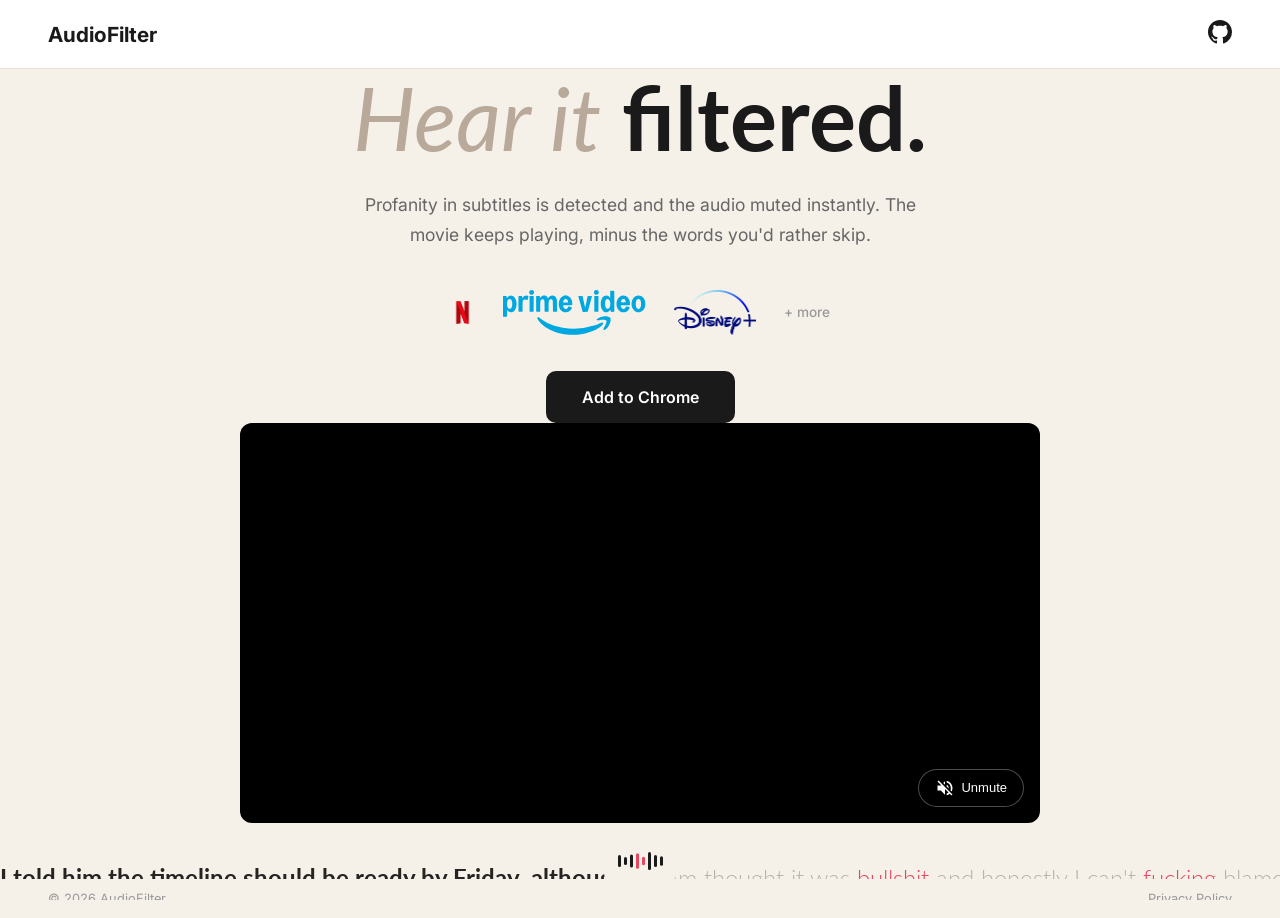
==== site/index.html @ 481b9d40 "Add screen-recorded demo video to landing page Autoplays muted with loop. Unmute button in bottom-ri" ====
<!DOCTYPE html>
<html lang="en">
<head>
  <meta charset="UTF-8">
  <meta name="viewport" content="width=device-width, initial-scale=1.0">
  <title>AudioFilter — Profanity Filter for Video Subtitles</title>
  <meta name="description" content="Free Chrome extension that automatically mutes audio when profanity appears in video subtitles. Works on Netflix, Prime Video, Disney+, and more.">
  <link rel="preconnect" href="https://fonts.googleapis.com">
  <link rel="preconnect" href="https://fonts.gstatic.com" crossorigin>
  <link href="https://fonts.googleapis.com/css2?family=Lato:ital,wght@0,300;0,400;0,700;1,400&family=Inter:wght@400;500;600&display=swap" rel="stylesheet">
  <style>
    * { margin: 0; padding: 0; box-sizing: border-box; }
    html, body {
      height: 100%;
      overflow: hidden;
    }
    body {
      font-family: 'Inter', -apple-system, BlinkMacSystemFont, 'Segoe UI', Roboto, sans-serif;
      background: #f5f0e8;
      color: #1a1a1a;
      display: flex;
      flex-direction: column;
    }

    /* Nav */
    nav {
      display: flex;
      align-items: center;
      justify-content: space-between;
      padding: 20px 48px;
      background: white;
      border-bottom: 1px solid #e8e3da;
    }
    .nav-logo {
      font-family: 'Inter', sans-serif;
      font-weight: 700;
      font-size: 1.3rem;
      color: #1a1a1a;
      text-decoration: none;
      display: flex;
      align-items: center;
      gap: 8px;
    }
    .nav-logo span { color: #e94560; }
    .nav-links {
      display: flex;
      align-items: center;
      gap: 32px;
    }
    .nav-links a {
      color: #1a1a1a;
      text-decoration: none;
      font-size: 0.95rem;
      font-weight: 500;
    }
    .nav-links a:hover { color: #e94560; }
    .nav-cta {
      background: #1a1a1a;
      color: white !important;
      padding: 10px 24px;
      border-radius: 8px;
      font-weight: 600 !important;
      transition: background 0.2s;
    }
    .nav-cta:hover { background: #333 !important; color: white !important; }

    /* Hero */
    .hero {
      flex: 1;
      display: flex;
      flex-direction: column;
      align-items: center;
      justify-content: center;
      text-align: center;
      padding: 0 24px;
    }
    .hero h1 {
      font-family: 'Lato', sans-serif;
      font-size: clamp(3rem, 7vw, 5.5rem);
      font-weight: 400;
      line-height: 1.1;
      margin-bottom: 24px;
      max-width: 800px;
    }
    .hero h1 strong { font-weight: 700; color: #1a1a1a; }
    .hero h1 em { font-style: italic; color: #b8a99a; }
    .hero p {
      font-size: 1.1rem;
      color: #666;
      max-width: 580px;
      margin-bottom: 40px;
      line-height: 1.7;
    }
    .platforms {
      display: flex;
      align-items: center;
      justify-content: center;
      gap: 28px;
      margin-bottom: 36px;
    }
    .platforms img, .platforms svg {
      height: 45px;
      width: auto;
      object-fit: contain;
    }
    .more-badge {
      font-size: 0.85rem;
      color: #999;
      font-weight: 500;
    }
    .hero-cta {
      display: inline-flex;
      align-items: center;
      gap: 10px;
      background: #1a1a1a;
      color: white;
      padding: 16px 36px;
      border-radius: 10px;
      text-decoration: none;
      font-weight: 600;
      font-size: 1rem;
      transition: transform 0.2s, box-shadow 0.2s;
    }
    .hero-cta:hover {
      transform: translateY(-2px);
      box-shadow: 0 6px 20px rgba(0,0,0,0.15);
    }
    .hero-sub {
      margin-top: 16px;
      font-size: 0.85rem;
      color: #999;
    }

    /* Bottom marquee */
    .marquee-wrap {
      position: relative;
      overflow: hidden;
      white-space: nowrap;
      padding: 16px 0;
    }

    /* Two layers: unfiltered (left) and filtered (right) */
    .marquee-layer {
      white-space: nowrap;
      font-family: 'Lato', sans-serif;
      font-size: 1.5rem;
      font-weight: 300;
    }
    .marquee-layer .track {
      display: inline-block;
      animation: marquee 80s linear infinite;
    }

    /* Left half: unfiltered — profane words shown in red, no strikethrough */
    .marquee-left {
      clip-path: inset(0 50% 0 0);
      color: rgba(0,0,0,0.85);
      font-weight: 700;
    }
    .marquee-left .profane {
      color: #e94560;
      text-decoration: line-through;
      text-decoration-thickness: 2px;
    }

    /* Right half: unfiltered — profane words shown in red, no strikethrough */
    .marquee-right {
      position: absolute;
      top: 16px;
      left: 0;
      right: 0;
      clip-path: inset(0 0 0 50%);
      color: rgba(0,0,0,0.25);
    }
    .marquee-right .profane {
      color: #e94560;
    }

    /* Center SVG waveform */
    .wave-divider {
      position: absolute;
      top: 50%;
      left: 50%;
      transform: translate(-50%, -50%);
      z-index: 3;
      background: #f5f0e8;
      padding: 4px 12px;
      border-radius: 10px;
    }

    @keyframes marquee {
      0% { transform: translateX(0); }
      100% { transform: translateX(-50%); }
    }

    /* Demo video */
    .demo-section {
      padding: 0 48px 24px;
    }
    .demo-video-wrap {
      position: relative;
      max-width: 800px;
      margin: 0 auto;
      border-radius: 12px;
      overflow: hidden;
      background: #000;
    }
    .demo-video-wrap video {
      width: 100%;
      display: block;
    }
    .unmute-btn {
      position: absolute;
      bottom: 16px;
      right: 16px;
      display: flex;
      align-items: center;
      gap: 6px;
      background: rgba(0,0,0,0.7);
      color: white;
      border: 1px solid rgba(255,255,255,0.3);
      padding: 8px 16px;
      border-radius: 20px;
      cursor: pointer;
      font-size: 13px;
      font-weight: 500;
      transition: background 0.2s;
    }
    .unmute-btn:hover { background: rgba(0,0,0,0.9); }
    .unmute-btn.playing { background: rgba(233,69,96,0.8); border-color: transparent; }

    @media (max-width: 768px) {
      .demo-section { padding: 0 20px 16px; }
    }

    footer {
      padding: 12px 48px;
      font-size: 0.8rem;
      color: #999;
      display: flex;
      justify-content: space-between;
      align-items: center;
    }
    footer a { color: #999; text-decoration: none; }
    footer a:hover { color: #e94560; }

    @media (max-width: 768px) {
      nav { padding: 16px 20px; }
      .nav-links { gap: 16px; }
      .hero h1 { font-size: 2.5rem; }
      .hero p { font-size: 0.95rem; margin-bottom: 28px; }
      .platforms { gap: 16px; margin-bottom: 28px; }
      .platforms img, .platforms svg { height: 45px; }
      .more-badge { font-size: 0.75rem; }
      .hero-cta { padding: 14px 28px; font-size: 0.9rem; }
      .marquee-layer { font-size: 1rem; }
      footer { padding: 12px 20px; }
    }
    @media (max-width: 480px) {
      .hero h1 { font-size: 2rem; }
      .hero p { font-size: 0.85rem; }
      .platforms { flex-direction: row; flex-wrap: wrap; gap: 20px; }
      .platforms img, .platforms svg { height: 45px; }
      .marquee-layer { font-size: 0.85rem; }
    }
  </style>
</head>
<body>

  <nav>
    <a href="/" class="nav-logo">
      AudioFilter
    </a>
    <div class="nav-links">
      <a href="https://github.com/dayoolacodes/audiofilter" aria-label="GitHub"><svg width="24" height="24" viewBox="0 0 24 24" fill="currentColor"><path d="M12 0C5.37 0 0 5.37 0 12c0 5.31 3.435 9.795 8.205 11.385.6.105.825-.255.825-.57 0-.285-.015-1.23-.015-2.235-3.015.555-3.795-.735-4.035-1.41-.135-.345-.72-1.41-1.23-1.695-.42-.225-1.02-.78-.015-.795.945-.015 1.62.87 1.845 1.23 1.08 1.815 2.805 1.305 3.495.99.105-.78.42-1.305.765-1.605-2.67-.3-5.46-1.335-5.46-5.925 0-1.305.465-2.385 1.23-3.225-.12-.3-.54-1.53.12-3.18 0 0 1.005-.315 3.3 1.23.96-.27 1.98-.405 3-.405s2.04.135 3 .405c2.295-1.56 3.3-1.23 3.3-1.23.66 1.65.24 2.88.12 3.18.765.84 1.23 1.905 1.23 3.225 0 4.605-2.805 5.625-5.475 5.925.435.375.81 1.095.81 2.22 0 1.605-.015 2.895-.015 3.3 0 .315.225.69.825.57A12.02 12.02 0 0024 12c0-6.63-5.37-12-12-12z"/></svg></a>
    </div>
  </nav>

  <section class="hero">
    <h1><em>Hear it </em> <strong>filtered.</strong></h1>
    <p>Profanity in subtitles is detected and the audio muted instantly. The movie keeps playing, minus the words you'd rather skip.</p>
    <div class="platforms">
      <!-- Netflix -->
      <img src="netflix.png" alt="Netflix">
      <!-- Prime Video -->
      <svg viewBox="0 0 84.6 26.6" fill="#00A8E1"><path d="M39.08 26.46a29.04 29.04 0 0 1-11.33-3 19.2 19.2 0 0 1-5.44-3.86c-1.26-1.27-1.89-2.1-2.01-2.68-.1-.46.08-.75.5-.75.27 0 .71.26 1.47.85 3.32 2.58 7.94 4.45 13.08 5.28a41.02 41.02 0 0 0 19.1-1.46c1.1-.37 1.8-.66 2.93-1.21.74-.37.97-.46 1.21-.47.29-.03.3-.02.46.15.23.25.22.58-.03.96-.23.35-.64.76-1.25 1.25-3.13 2.52-8.22 4.33-13.68 4.86-.98.1-4.15.14-5.01.08zm20.48-2.98c-.32-.27-.26-.57.25-1.42a11.28 11.28 0 0 0 1.4-3.31c.11-.7-.07-.93-.84-1.07-.72-.12-2.41-.03-3.48.19-.2.04-.55.07-.78.07-.4 0-.45 0-.55-.12a.7.7 0 0 1-.15-.33c-.02-.18 0-.23.15-.4a7.1 7.1 0 0 1 4.59-1.6c1.57 0 2.84.38 3.26.98.15.22.16.24.18.97.01.54 0 .87-.07 1.21a7.9 7.9 0 0 1-1.45 3.24 8.82 8.82 0 0 1-1.74 1.59c-.4.2-.55.2-.77 0zM.25 15.84a.48.48 0 0 1-.17-.09C0 15.7 0 15.35 0 9.7c0-3.29.02-6 .03-6.03.09-.13.25-.16 1.03-.16.45 0 .84.02.88.03.11.04.15.16.27.74.06.3.13.56.15.58.02.02.09-.08.16-.22.16-.3.63-.8.94-.97a2.6 2.6 0 0 1 1.71-.34c1.36.21 2.3 1.37 2.72 3.33.1.5.13 2.16.04 2.8a5.27 5.27 0 0 1-1.14 2.78c-.57.6-1.1.87-1.83.9-.53.04-.88-.02-1.28-.22a2.9 2.9 0 0 1-1.03-.97 1.1 1.1 0 0 0-.2-.26c-.02 0-.04.87-.04 1.94 0 1.08-.02 1.99-.04 2.05-.07.17-.25.2-1.18.2-.47 0-.9-.01-.94-.03zm4.1-4.82c.33-.1.64-.44.82-.86.2-.48.28-.95.31-1.7.05-1.3-.25-2.4-.75-2.83-.16-.14-.58-.3-.77-.3-.97 0-1.6 1.11-1.6 2.83 0 1.23.25 2.1.72 2.58.34.33.81.44 1.28.28zm32 2.09a4.08 4.08 0 0 1-3.18-3.16c-.57-2.26.05-4.64 1.52-5.83a3.65 3.65 0 0 1 4.67.01c.56.5.89.96 1.2 1.72.25.62.35 1.16.38 2.02.02.4.01.77 0 .83-.07.27.07.25-2.78.25-1.43 0-2.61.02-2.63.04-.05.08.12.88.25 1.23.18.47.52.83.87.93.75.21 1.47-.13 1.71-.82.17-.47.19-.5.38-.52.14-.01 1.16.2 1.78.35.26.07.29.2.12.62-.18.48-.42.87-.75 1.22a3.45 3.45 0 0 1-2.7 1.13c-.35.01-.73 0-.85-.02zm2.1-5.9c0-.45-.28-1.28-.55-1.6a1.16 1.16 0 0 0-.83-.36c-.47 0-.83.22-1.1.67-.16.29-.35.85-.4 1.2l-.03.23h2.91zM9.28 12.84l-.12-.1V8.2c0-4.18 0-4.56.07-4.61.1-.08 1.66-.12 1.85-.04.15.06.2.17.31.78.05.27.1.5.13.52.01.02.1-.1.18-.26.2-.37.65-.85.96-1a2.8 2.8 0 0 1 1.87-.18c.37.1.52.23.52.44 0 .15-.3 1.4-.43 1.81-.1.3-.16.33-.6.16a3 3 0 0 0-1.04-.26c-.67 0-1.1.35-1.3 1.1-.08.23-.09.6-.11 3.2a22.69 22.69 0 0 1-.08 2.99c-.05.04-.32.06-1.08.07-.98.01-1.02 0-1.13-.08zm6.6.04a.23.23 0 0 1-.13-.1c-.02-.05-.05-8.19-.03-9.02 0-.23.14-.26 1.26-.26 1.11 0 1.13.01 1.15.3v4.54c0 4.35 0 4.41-.09 4.5-.08.08-.14.09-1.08.09-.55 0-1.04-.02-1.09-.05zm3.92 0a.3.3 0 0 1-.15-.15c-.03-.08-.04-1.76-.04-4.58 0-3.77 0-4.46.06-4.54.06-.08.13-.09.92-.1.58-.01.9 0 .98.04.13.05.15.1.3.9l.11.42c.02.01.1-.11.19-.28.28-.56.74-.98 1.3-1.18.21-.08.37-.1.78-.1.55 0 .77.04 1.23.27a3 3 0 0 1 .98 1c.1.17.18.3.2.3.01 0 .09-.09.17-.2a3.24 3.24 0 0 1 1.59-1.28 3.03 3.03 0 0 1 1.6 0c.92.32 1.46 1 1.8 2.27.08.35.09.45.1 3.7.02 2.9 0 3.37-.05 3.45-.06.08-.12.09-1.08.1-.98.01-1.03.01-1.14-.08l-.12-.1-.02-3.02c-.01-2.98-.01-3.03-.11-3.32-.2-.6-.53-.86-1.08-.86-.56 0-.96.3-1.17.89-.15.42-.17.96-.17 3.67 0 2.59 0 2.65-.1 2.74-.08.08-.14.09-1.07.09-1 0-1.11-.02-1.2-.18a35.6 35.6 0 0 1-.05-2.9c0-2.8-.01-3.14-.16-3.6-.2-.64-1-.92-1.63-.57-.41.22-.63.68-.7 1.49-.03.23-.05 1.58-.05 3v2.58l-.1.09c-.1.08-.15.09-1.06.09-.53 0-1-.03-1.06-.05zM16.52 2.8a1.5 1.5 0 0 1-.9-.78 1.76 1.76 0 0 1 0-1.21c.13-.29.41-.57.7-.7a1.8 1.8 0 0 1 1.22 0c.32.15.64.5.75.84.1.34.07.82-.08 1.15-.14.3-.47.58-.8.68-.24.07-.7.08-.89.02zm43.91 10.3c-1.12-.21-2.06-1.34-2.44-2.92a9.49 9.49 0 0 1-.04-3.72c.31-1.43 1-2.48 1.95-2.92a2.44 2.44 0 0 1 3.19.89c.12.18.24.32.26.3.03-.01.05-.81.05-2.03 0-1.97 0-2.01.09-2.1.09-.09.13-.1 1.13-.08a4.1 4.1 0 0 1 1.1.07c.1.1.12 1.02.1 6.6l-.02 5.54-.1.1c-.08.1-.11.1-.92.1a7.2 7.2 0 0 1-.91-.03c-.12-.05-.2-.24-.3-.81a3.2 3.2 0 0 0-.13-.55l-.15.26c-.2.38-.73.89-1.15 1.1-.18.09-.44.18-.57.2-.29.06-.84.06-1.14 0zm1.96-2.12c.73-.35 1.11-1.51 1.03-3.1-.07-1.43-.5-2.27-1.25-2.48a.87.87 0 0 0-.53-.02c-.73.16-1.13.81-1.28 2.05a6.6 6.6 0 0 0 .14 2.32c.17.64.47 1.06.89 1.26.25.12.73.1 1-.03zm7.97 2.1a3.1 3.1 0 0 1-1.12-.42 4.5 4.5 0 0 1-2.07-3.24c-.1-.59-.1-1.69 0-2.27a4.87 4.87 0 0 1 1.99-3.28 4.12 4.12 0 0 1 2-.59c.38 0 1 .12 1.36.26a4.02 4.02 0 0 1 2.12 2.22c.3.71.42 1.37.43 2.3 0 .63 0 .71-.08.8-.08.1-.1.1-2.71.1h-2.63v.15c0 .27.12.81.27 1.15.17.41.38.67.68.82.32.17.83.17 1.18.02.28-.12.6-.46.7-.73l.13-.37c.05-.16.08-.18.22-.19.2-.02 1.8.33 1.95.42.15.1.11.3-.14.83a3.78 3.78 0 0 1-1.07 1.35c-.7.52-1.26.7-2.25.72-.45.01-.76 0-.96-.04zm2.19-5.78c.04-.03.04-.1-.02-.43-.15-.79-.46-1.32-.9-1.52-.65-.3-1.4.1-1.72.92-.14.4-.26.97-.2 1.03.06.06 2.74.06 2.84 0zm6.71 5.78a4.2 4.2 0 0 1-2.7-2.25 6.53 6.53 0 0 1-.5-1.63c-.27-1.9.27-3.74 1.41-4.83a3.5 3.5 0 0 1 1.86-1c2.52-.51 4.7 1.55 4.82 4.58a5.74 5.74 0 0 1-.86 3.4 4.25 4.25 0 0 1-2.18 1.67 5 5 0 0 1-1.85.06zm1.35-2.02c.41-.2.72-.7.89-1.4.08-.36.1-.55.1-1.42 0-.81-.02-1.07-.08-1.34-.23-.97-.62-1.48-1.22-1.61-.8-.16-1.42.43-1.65 1.55-.28 1.35-.11 3.03.38 3.77.14.21.46.47.66.54.2.06.73.02.92-.09zm-33.49 1.78c-.09-.1-.13-.22-.4-1.23A349.58 349.58 0 0 0 45.6 7.6l-.85-3.06c-.11-.39-.2-.74-.2-.8 0-.2.12-.23 1.25-.23.95 0 1.07.01 1.16.08.08.07.15.33.45 1.67l.62 2.81c.23 1 .5 2.24.5 2.3 0 .15.07 0 .12-.25l.74-3.35c.6-2.7.68-3.08.76-3.16.06-.06.22-.08 1.13-.09 1.14 0 1.27.01 1.3.2.01.1-.14.67-.82 3.1l-.97 3.48c-.15.57-.27.98-.62 2.2-.05.17-.12.33-.16.37-.05.06-.26.07-1.44.07-1.3 0-1.38 0-1.45-.09zm6.97 0-.12-.1.01-4.53c.01-4.27.02-4.53.1-4.6.07-.07.18-.08 1.07-.1.85 0 1.03 0 1.14.06l.14.07v4.5c0 3.24-.02 4.55-.05 4.63a.27.27 0 0 1-.15.13c-.05.02-.53.03-1.06.03-.9 0-.97 0-1.08-.1zm.7-10.05c-.4-.1-.8-.47-.92-.86-.1-.27-.1-.7 0-1 .07-.28.39-.65.66-.79s.96-.16 1.25-.04c.33.15.54.34.7.64.11.25.13.32.13.68 0 .48-.09.7-.35.98-.27.28-.55.4-.97.42-.2 0-.42 0-.5-.03z"/></svg>
      <!-- Disney+ -->
      <img src="disney-plus.png" alt="Disney+">
      <span class="more-badge">+ more</span>
    </div>
    <a href="#" class="hero-cta">Add to Chrome</a>
  </section>

  <section class="demo-section">
    <div class="demo-video-wrap">
      <video id="demoVideo" autoplay muted loop playsinline>
        <source src="demo.mp4" type="video/mp4">
      </video>
      <button class="unmute-btn" id="unmuteBtn" aria-label="Unmute">
        <svg width="20" height="20" viewBox="0 0 24 24" fill="white"><path d="M16.5 12c0-1.77-1.02-3.29-2.5-4.03v2.21l2.45 2.45c.03-.2.05-.41.05-.63zm2.5 0c0 .94-.2 1.82-.54 2.64l1.51 1.51A8.8 8.8 0 0 0 21 12c0-4.28-2.99-7.86-7-8.77v2.06c2.89.86 5 3.54 5 6.71zM4.27 3L3 4.27 7.73 9H3v6h4l5 5v-6.73l4.25 4.25c-.67.52-1.42.93-2.25 1.18v2.06a8.99 8.99 0 0 0 3.69-1.81L19.73 21 21 19.73l-9-9L4.27 3zM12 4L9.91 6.09 12 8.18V4z"/></svg>
        <span>Unmute</span>
      </button>
    </div>
  </section>

  <div class="marquee-wrap">
    <!-- Sound wave SVG in the center -->
    <div class="wave-divider">
      <svg width="48" height="28" viewBox="0 0 48 28" fill="none">
        <rect x="2" y="10" width="3" height="8" rx="1.5" fill="#1a1a1a"><animate attributeName="height" values="8;18;8" dur="0.8s" repeatCount="indefinite"/><animate attributeName="y" values="10;5;10" dur="0.8s" repeatCount="indefinite"/></rect>
        <rect x="8" y="6" width="3" height="16" rx="1.5" fill="#1a1a1a"><animate attributeName="height" values="16;6;16" dur="0.6s" repeatCount="indefinite"/><animate attributeName="y" values="6;11;6" dur="0.6s" repeatCount="indefinite"/></rect>
        <rect x="14" y="3" width="3" height="22" rx="1.5" fill="#1a1a1a"><animate attributeName="height" values="22;10;22" dur="0.7s" repeatCount="indefinite"/><animate attributeName="y" values="3;9;3" dur="0.7s" repeatCount="indefinite"/></rect>
        <rect x="20" y="7" width="3" height="14" rx="1.5" fill="#e94560"><animate attributeName="height" values="14;24;14" dur="0.5s" repeatCount="indefinite"/><animate attributeName="y" values="7;2;7" dur="0.5s" repeatCount="indefinite"/></rect>
        <rect x="26" y="4" width="3" height="20" rx="1.5" fill="#e94560"><animate attributeName="height" values="20;8;20" dur="0.65s" repeatCount="indefinite"/><animate attributeName="y" values="4;10;4" dur="0.65s" repeatCount="indefinite"/></rect>
        <rect x="32" y="8" width="3" height="12" rx="1.5" fill="#1a1a1a"><animate attributeName="height" values="12;22;12" dur="0.75s" repeatCount="indefinite"/><animate attributeName="y" values="8;3;8" dur="0.75s" repeatCount="indefinite"/></rect>
        <rect x="38" y="6" width="3" height="16" rx="1.5" fill="#1a1a1a"><animate attributeName="height" values="16;8;16" dur="0.55s" repeatCount="indefinite"/><animate attributeName="y" values="6;10;6" dur="0.55s" repeatCount="indefinite"/></rect>
        <rect x="44" y="10" width="3" height="8" rx="1.5" fill="#1a1a1a"><animate attributeName="height" values="8;14;8" dur="0.85s" repeatCount="indefinite"/><animate attributeName="y" values="10;7;10" dur="0.85s" repeatCount="indefinite"/></rect>
      </svg>
    </div>

    <!-- Left half: raw unfiltered text -->
    <div class="marquee-layer marquee-left" id="leftLayer"></div>

    <!-- Right half: filtered text -->
    <div class="marquee-layer marquee-right" id="rightLayer"></div>
  </div>

<script>
  const text = [
    "I told him the timeline should be ready by Friday, although the team thought it was ",
    {w:"bullshit"}, " and honestly I can't ", {w:"fucking"},
    " blame them because there's been a lot of back and forth and the whole ",
    {w:"damn"}, " thing has been a mess since day one, so I said get your ",
    {w:"shit"}, " together and figure it out before Monday or we're all screwed, and she just looked at me like what the ",
    {w:"hell"}, " are you talking about, and I told her the project is falling apart and if we don't stop ",
    {w:"bitching"}, " about it and actually do something then this whole quarter is a ",
    {w:"crap"}, " shoot and nobody wants to explain that to the board",
  ];

  function build(filtered) {
    let h = '';
    for (let r = 0; r < 2; r++) {
      for (const part of text) {
        if (typeof part === 'string') {
          h += part;
        } else if (filtered) {
          const w = part.w;
          h += '<span class="profane">' + w[0] + '*'.repeat(w.length - 2) + w[w.length - 1] + '</span>';
        } else {
          h += '<span class="profane">' + part.w + '</span>';
        }
      }
      h += ' &nbsp;&nbsp;&nbsp;&nbsp;&nbsp; ';
    }
    return '<div class="track">' + h + '</div>';
  }

  document.getElementById('leftLayer').innerHTML = build(true);
  document.getElementById('rightLayer').innerHTML = build(false);

  // Demo video unmute
  var demoVideo = document.getElementById('demoVideo');
  var unmuteBtn = document.getElementById('unmuteBtn');
  unmuteBtn.addEventListener('click', function() {
    if (demoVideo.muted) {
      demoVideo.muted = false;
      unmuteBtn.innerHTML = '<svg width="20" height="20" viewBox="0 0 24 24" fill="white"><path d="M3 9v6h4l5 5V4L7 9H3zm13.5 3c0-1.77-1.02-3.29-2.5-4.03v8.05c1.48-.73 2.5-2.25 2.5-4.02zM14 3.23v2.06c2.89.86 5 3.54 5 6.71s-2.11 5.85-5 6.71v2.06c4.01-.91 7-4.49 7-8.77s-2.99-7.86-7-8.77z"/></svg><span>Mute</span>';
      unmuteBtn.classList.add('playing');
    } else {
      demoVideo.muted = true;
      unmuteBtn.innerHTML = '<svg width="20" height="20" viewBox="0 0 24 24" fill="white"><path d="M16.5 12c0-1.77-1.02-3.29-2.5-4.03v2.21l2.45 2.45c.03-.2.05-.41.05-.63zm2.5 0c0 .94-.2 1.82-.54 2.64l1.51 1.51A8.8 8.8 0 0 0 21 12c0-4.28-2.99-7.86-7-8.77v2.06c2.89.86 5 3.54 5 6.71zM4.27 3L3 4.27 7.73 9H3v6h4l5 5v-6.73l4.25 4.25c-.67.52-1.42.93-2.25 1.18v2.06a8.99 8.99 0 0 0 3.69-1.81L19.73 21 21 19.73l-9-9L4.27 3zM12 4L9.91 6.09 12 8.18V4z"/></svg><span>Unmute</span>';
      unmuteBtn.classList.remove('playing');
    }
  });
</script>

  <footer>
    <span>&copy; <script>document.write(new Date().getFullYear())</script> AudioFilter</span>
    <a href="privacy.html">Privacy Policy</a>
  </footer>

</body>
</html>
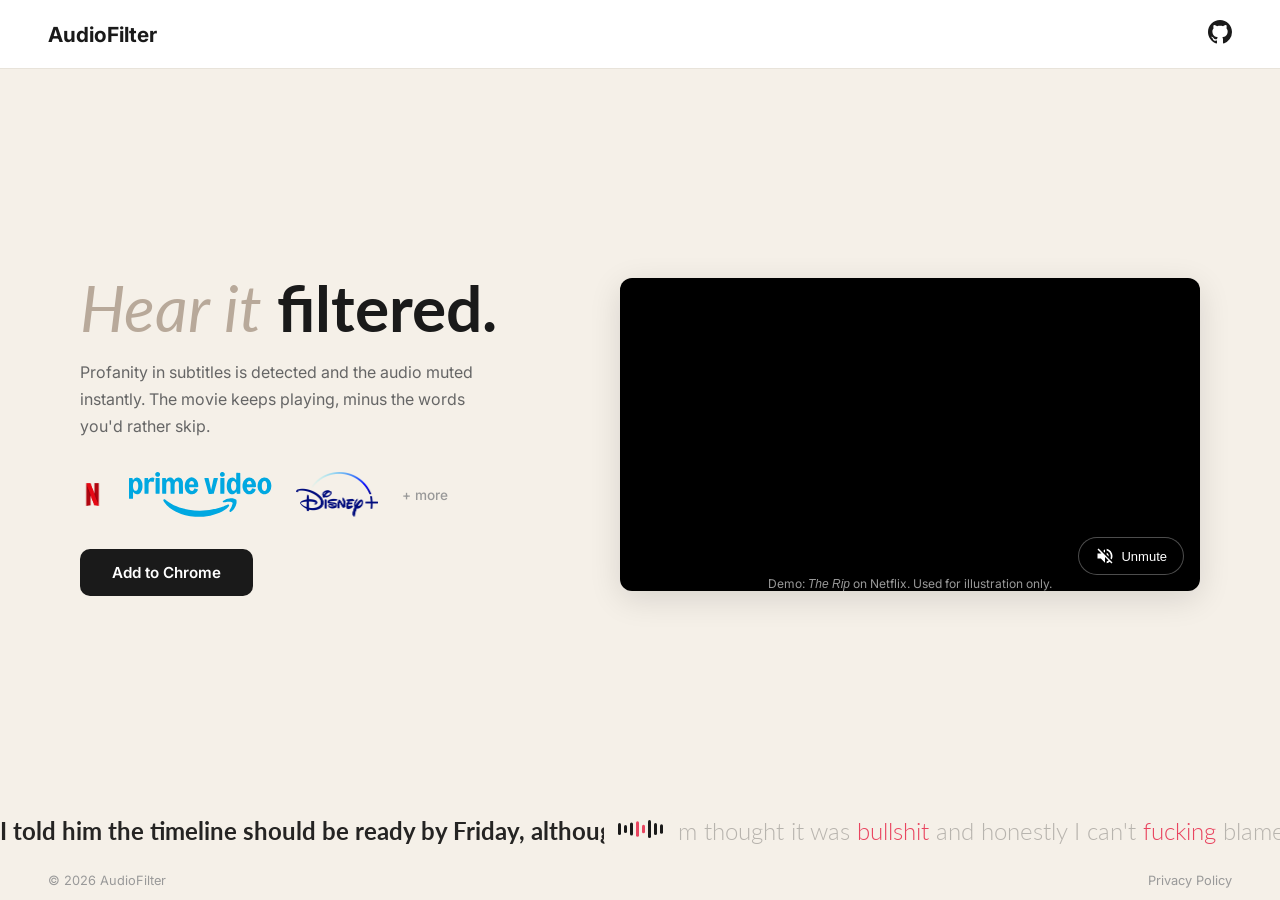
==== commit aab67db7: "Side-by-side hero layout with demo video Hero text left-aligned with video demo on the right. Clean " ====
--- a/site/index.html
+++ b/site/index.html
@@ -13,6 +13,7 @@
     html, body {
       height: 100%;
       overflow: hidden;
+      overflow-y: auto;
     }
     body {
       font-family: 'Inter', -apple-system, BlinkMacSystemFont, 'Segoe UI', Roboto, sans-serif;
@@ -64,39 +65,45 @@
     }
     .nav-cta:hover { background: #333 !important; color: white !important; }
 
-    /* Hero */
+    /* Hero + Demo side by side */
+    .hero-row {
+      flex: 1;
+      display: flex;
+      align-items: center;
+      justify-content: center;
+      gap: 60px;
+      padding: 0 80px;
+      overflow: hidden;
+    }
     .hero {
-      flex: 1;
+      flex: 0 1 480px;
       display: flex;
       flex-direction: column;
-      align-items: center;
-      justify-content: center;
-      text-align: center;
-      padding: 0 24px;
+      align-items: flex-start;
+      text-align: left;
     }
     .hero h1 {
       font-family: 'Lato', sans-serif;
-      font-size: clamp(3rem, 7vw, 5.5rem);
+      font-size: clamp(2.5rem, 5vw, 4rem);
       font-weight: 400;
       line-height: 1.1;
-      margin-bottom: 24px;
-      max-width: 800px;
+      margin-bottom: 16px;
+      white-space: nowrap;
     }
     .hero h1 strong { font-weight: 700; color: #1a1a1a; }
     .hero h1 em { font-style: italic; color: #b8a99a; }
     .hero p {
-      font-size: 1.1rem;
+      font-size: 1rem;
       color: #666;
-      max-width: 580px;
-      margin-bottom: 40px;
+      max-width: 420px;
+      margin-bottom: 32px;
       line-height: 1.7;
     }
     .platforms {
       display: flex;
       align-items: center;
-      justify-content: center;
-      gap: 28px;
-      margin-bottom: 36px;
+      gap: 24px;
+      margin-bottom: 32px;
     }
     .platforms img, .platforms svg {
       height: 45px;
@@ -109,16 +116,14 @@
       font-weight: 500;
     }
     .hero-cta {
-      display: inline-flex;
-      align-items: center;
-      gap: 10px;
+      display: inline-block;
       background: #1a1a1a;
       color: white;
-      padding: 16px 36px;
+      padding: 14px 32px;
       border-radius: 10px;
       text-decoration: none;
       font-weight: 600;
-      font-size: 1rem;
+      font-size: 0.95rem;
       transition: transform 0.2s, box-shadow 0.2s;
     }
     .hero-cta:hover {
@@ -195,15 +200,15 @@
 
     /* Demo video */
     .demo-section {
-      padding: 0 48px 24px;
+      flex: 1.2;
+      max-width: 700px;
     }
     .demo-video-wrap {
       position: relative;
-      max-width: 800px;
-      margin: 0 auto;
       border-radius: 12px;
       overflow: hidden;
       background: #000;
+      box-shadow: 0 8px 32px rgba(0,0,0,0.12);
     }
     .demo-video-wrap video {
       width: 100%;
@@ -228,9 +233,20 @@
     }
     .unmute-btn:hover { background: rgba(0,0,0,0.9); }
     .unmute-btn.playing { background: rgba(233,69,96,0.8); border-color: transparent; }
-
-    @media (max-width: 768px) {
-      .demo-section { padding: 0 20px 16px; }
+    .demo-credit {
+      text-align: center;
+      font-size: 0.75rem;
+      color: #999;
+      margin-top: 8px;
+    }
+    .demo-credit em { font-style: italic; }
+
+    @media (max-width: 900px) {
+      .hero-row { flex-direction: column; gap: 32px; padding: 32px 24px; }
+      .hero { text-align: center; align-items: center; flex: none; width: 100%; }
+      .hero h1 { white-space: normal; }
+      .platforms { justify-content: center; }
+      .demo-section { max-width: 100%; width: 100%; }
     }
 
     footer {
@@ -276,6 +292,7 @@
     </div>
   </nav>
 
+  <div class="hero-row">
   <section class="hero">
     <h1><em>Hear it </em> <strong>filtered.</strong></h1>
     <p>Profanity in subtitles is detected and the audio muted instantly. The movie keeps playing, minus the words you'd rather skip.</p>
@@ -291,7 +308,7 @@
     <a href="#" class="hero-cta">Add to Chrome</a>
   </section>
 
-  <section class="demo-section">
+  <div class="demo-section">
     <div class="demo-video-wrap">
       <video id="demoVideo" autoplay muted loop playsinline>
         <source src="demo.mp4" type="video/mp4">
@@ -300,8 +317,10 @@
         <svg width="20" height="20" viewBox="0 0 24 24" fill="white"><path d="M16.5 12c0-1.77-1.02-3.29-2.5-4.03v2.21l2.45 2.45c.03-.2.05-.41.05-.63zm2.5 0c0 .94-.2 1.82-.54 2.64l1.51 1.51A8.8 8.8 0 0 0 21 12c0-4.28-2.99-7.86-7-8.77v2.06c2.89.86 5 3.54 5 6.71zM4.27 3L3 4.27 7.73 9H3v6h4l5 5v-6.73l4.25 4.25c-.67.52-1.42.93-2.25 1.18v2.06a8.99 8.99 0 0 0 3.69-1.81L19.73 21 21 19.73l-9-9L4.27 3zM12 4L9.91 6.09 12 8.18V4z"/></svg>
         <span>Unmute</span>
       </button>
+    <p class="demo-credit">Demo: <em>The Rip</em> on Netflix. Used for illustration only.</p>
     </div>
-  </section>
+  </div>
+  </div>
 
   <div class="marquee-wrap">
     <!-- Sound wave SVG in the center -->
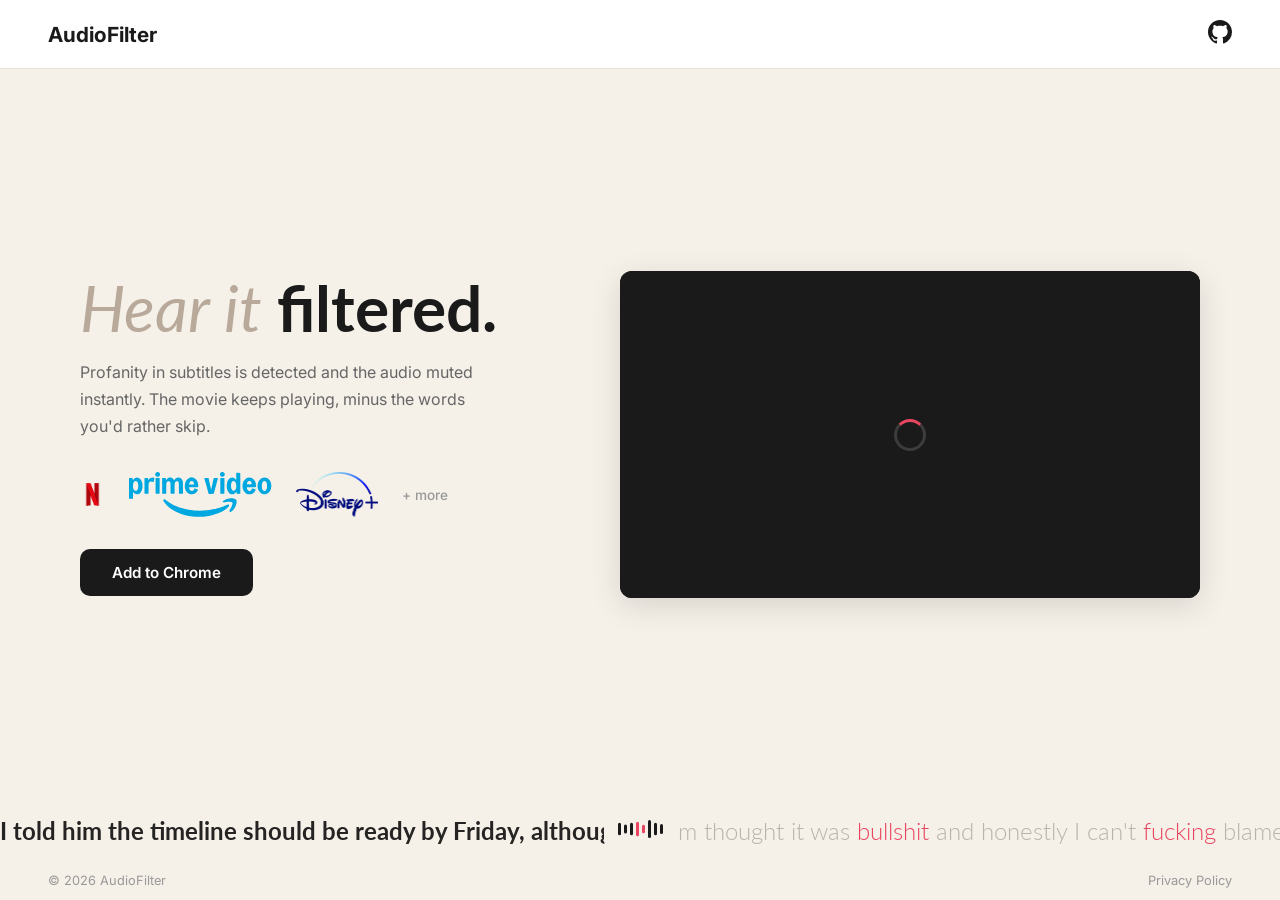
==== commit e59a656f: "update trademark and added video loader" ====
--- a/site/index.html
+++ b/site/index.html
@@ -207,13 +207,35 @@
       position: relative;
       border-radius: 12px;
       overflow: hidden;
-      background: #000;
+      background: #1a1a1a;
       box-shadow: 0 8px 32px rgba(0,0,0,0.12);
+      aspect-ratio: 16/9;
     }
     .demo-video-wrap video {
       width: 100%;
+      height: 100%;
+      object-fit: cover;
       display: block;
     }
+    .video-loader {
+      position: absolute;
+      inset: 0;
+      display: flex;
+      align-items: center;
+      justify-content: center;
+      background: #1a1a1a;
+      z-index: 2;
+      transition: opacity 0.3s;
+    }
+    .video-loader.hidden { opacity: 0; pointer-events: none; }
+    .video-loader .spinner {
+      width: 32px; height: 32px;
+      border: 3px solid rgba(255,255,255,0.15);
+      border-top-color: #e94560;
+      border-radius: 50%;
+      animation: spin 0.7s linear infinite;
+    }
+    @keyframes spin { to { transform: rotate(360deg); } }
     .unmute-btn {
       position: absolute;
       bottom: 16px;
@@ -310,6 +332,7 @@
 
   <div class="demo-section">
     <div class="demo-video-wrap">
+      <div class="video-loader" id="videoLoader"><div class="spinner"></div></div>
       <video id="demoVideo" autoplay muted loop playsinline>
         <source src="demo.mp4" type="video/mp4">
       </video>
@@ -377,8 +400,15 @@
   document.getElementById('leftLayer').innerHTML = build(true);
   document.getElementById('rightLayer').innerHTML = build(false);
 
+  // Demo video loader
+  var demoVideo = document.getElementById('demoVideo');
+  var videoLoader = document.getElementById('videoLoader');
+  demoVideo.addEventListener('canplaythrough', function() {
+    videoLoader.classList.add('hidden');
+  });
+  if (demoVideo.readyState >= 4) videoLoader.classList.add('hidden');
+
   // Demo video unmute
-  var demoVideo = document.getElementById('demoVideo');
   var unmuteBtn = document.getElementById('unmuteBtn');
   unmuteBtn.addEventListener('click', function() {
     if (demoVideo.muted) {
@@ -398,5 +428,6 @@
     <a href="privacy.html">Privacy Policy</a>
   </footer>
 
+<script defer src="https://va.vercel-scripts.com/v1/script.js"></script>
 </body>
 </html>
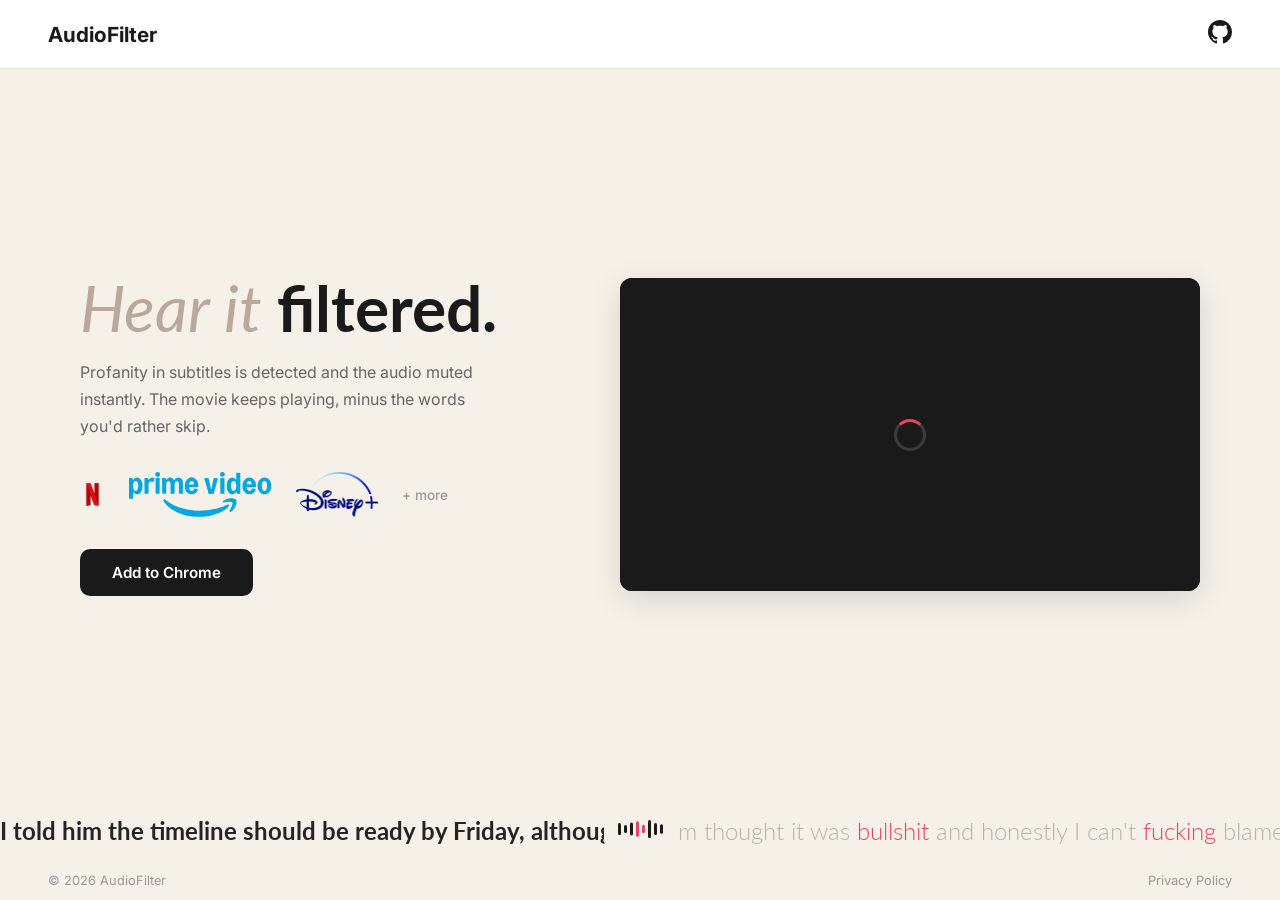
==== commit 7c3e9b9a: "fix vid on landing height" ====
--- a/site/index.html
+++ b/site/index.html
@@ -209,12 +209,9 @@
       overflow: hidden;
       background: #1a1a1a;
       box-shadow: 0 8px 32px rgba(0,0,0,0.12);
-      aspect-ratio: 16/9;
     }
     .demo-video-wrap video {
       width: 100%;
-      height: 100%;
-      object-fit: cover;
       display: block;
     }
     .video-loader {
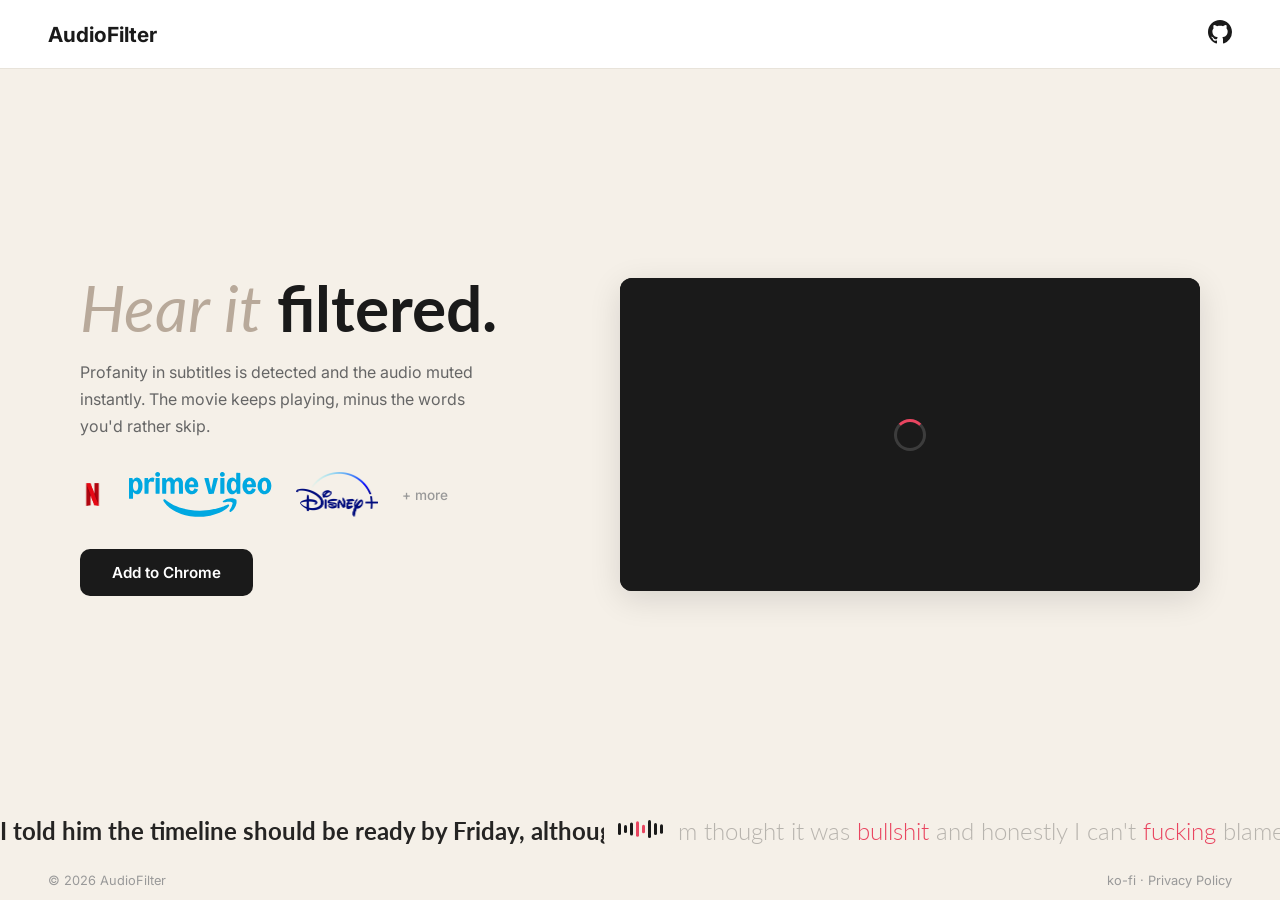
==== commit f837e256: "added kofi" ====
--- a/site/index.html
+++ b/site/index.html
@@ -422,7 +422,7 @@
 
   <footer>
     <span>&copy; <script>document.write(new Date().getFullYear())</script> AudioFilter</span>
-    <a href="privacy.html">Privacy Policy</a>
+    <span><a href="https://ko-fi.com/dayoola">ko-fi</a> &middot; <a href="privacy.html">Privacy Policy</a> </span>
   </footer>
 
 <script defer src="https://va.vercel-scripts.com/v1/script.js"></script>
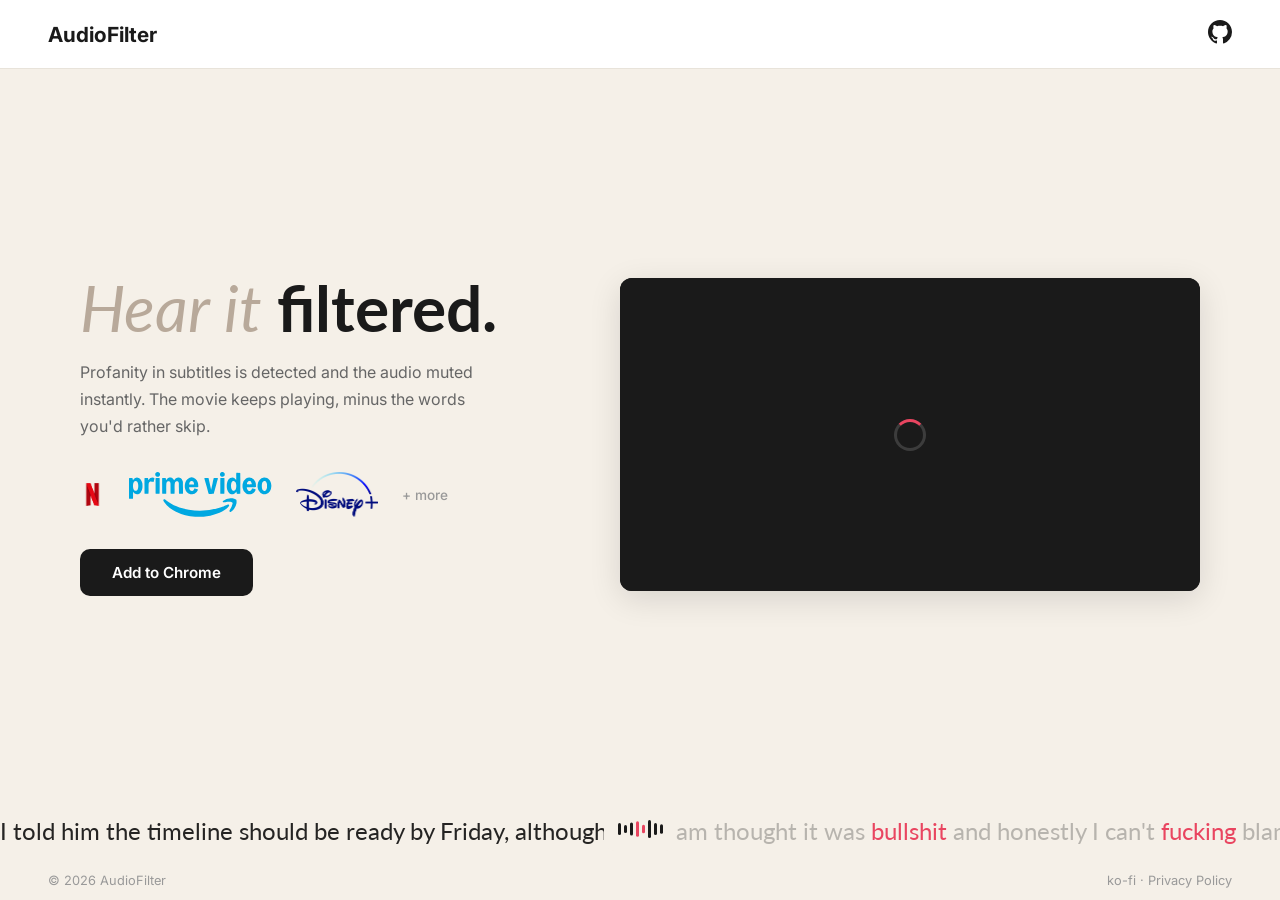
==== commit 68209791: "Polish marquee, video loader, Ko-fi link, and manifest description - Fix marquee text alignment (sam" ====
--- a/site/index.html
+++ b/site/index.html
@@ -149,18 +149,17 @@
       white-space: nowrap;
       font-family: 'Lato', sans-serif;
       font-size: 1.5rem;
-      font-weight: 300;
+      font-weight: 400;
     }
     .marquee-layer .track {
       display: inline-block;
-      animation: marquee 80s linear infinite;
+      animation: marquee 120s linear infinite;
     }
 
     /* Left half: unfiltered — profane words shown in red, no strikethrough */
     .marquee-left {
       clip-path: inset(0 50% 0 0);
       color: rgba(0,0,0,0.85);
-      font-weight: 700;
     }
     .marquee-left .profane {
       color: #e94560;
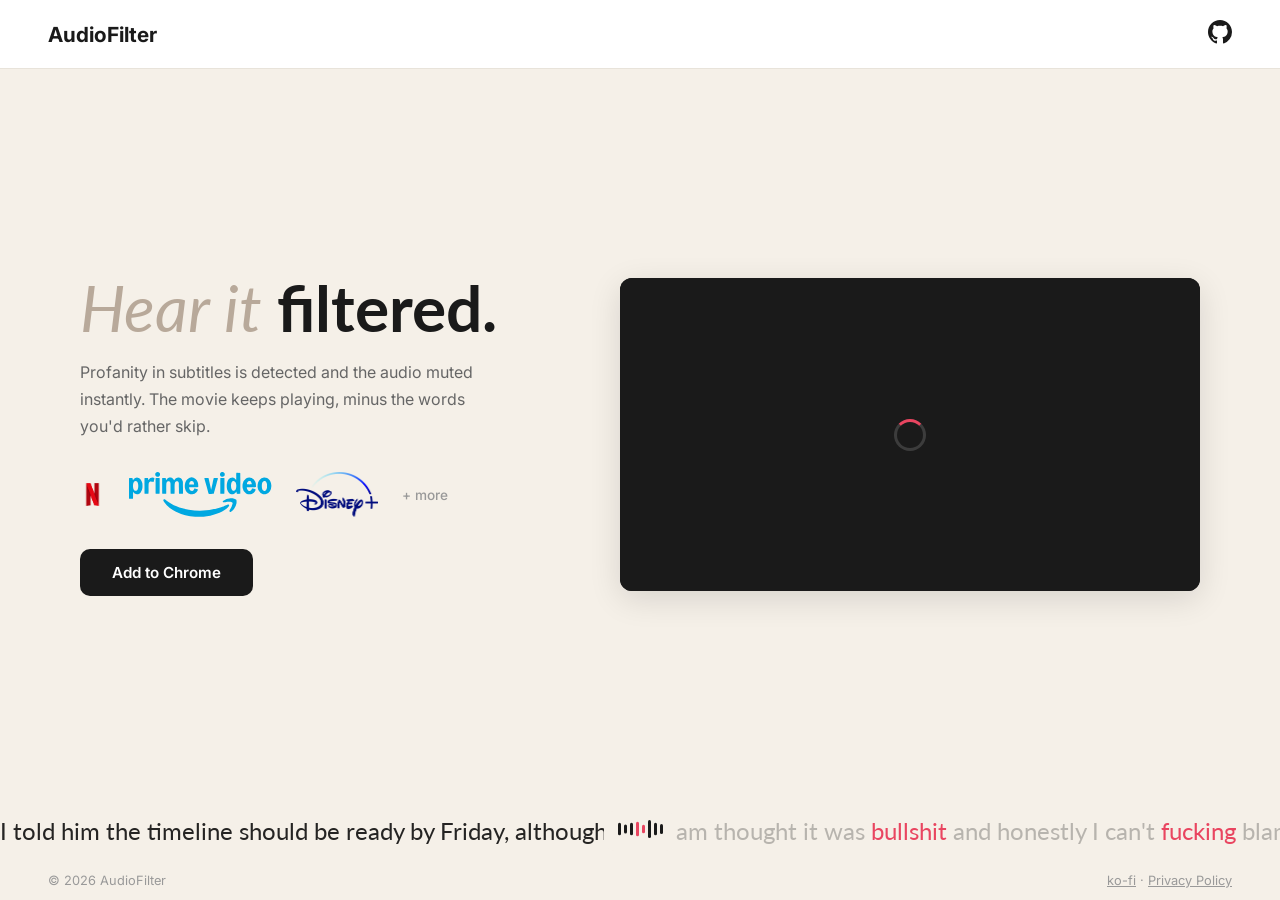
==== commit bc3b9cb5: "Extract CSS to style.css, underline footer links, misc fixes - Move all inline styles to site/style." ====
--- a/site/index.html
+++ b/site/index.html
@@ -8,296 +8,7 @@
   <link rel="preconnect" href="https://fonts.googleapis.com">
   <link rel="preconnect" href="https://fonts.gstatic.com" crossorigin>
   <link href="https://fonts.googleapis.com/css2?family=Lato:ital,wght@0,300;0,400;0,700;1,400&family=Inter:wght@400;500;600&display=swap" rel="stylesheet">
-  <style>
-    * { margin: 0; padding: 0; box-sizing: border-box; }
-    html, body {
-      height: 100%;
-      overflow: hidden;
-      overflow-y: auto;
-    }
-    body {
-      font-family: 'Inter', -apple-system, BlinkMacSystemFont, 'Segoe UI', Roboto, sans-serif;
-      background: #f5f0e8;
-      color: #1a1a1a;
-      display: flex;
-      flex-direction: column;
-    }
-
-    /* Nav */
-    nav {
-      display: flex;
-      align-items: center;
-      justify-content: space-between;
-      padding: 20px 48px;
-      background: white;
-      border-bottom: 1px solid #e8e3da;
-    }
-    .nav-logo {
-      font-family: 'Inter', sans-serif;
-      font-weight: 700;
-      font-size: 1.3rem;
-      color: #1a1a1a;
-      text-decoration: none;
-      display: flex;
-      align-items: center;
-      gap: 8px;
-    }
-    .nav-logo span { color: #e94560; }
-    .nav-links {
-      display: flex;
-      align-items: center;
-      gap: 32px;
-    }
-    .nav-links a {
-      color: #1a1a1a;
-      text-decoration: none;
-      font-size: 0.95rem;
-      font-weight: 500;
-    }
-    .nav-links a:hover { color: #e94560; }
-    .nav-cta {
-      background: #1a1a1a;
-      color: white !important;
-      padding: 10px 24px;
-      border-radius: 8px;
-      font-weight: 600 !important;
-      transition: background 0.2s;
-    }
-    .nav-cta:hover { background: #333 !important; color: white !important; }
-
-    /* Hero + Demo side by side */
-    .hero-row {
-      flex: 1;
-      display: flex;
-      align-items: center;
-      justify-content: center;
-      gap: 60px;
-      padding: 0 80px;
-      overflow: hidden;
-    }
-    .hero {
-      flex: 0 1 480px;
-      display: flex;
-      flex-direction: column;
-      align-items: flex-start;
-      text-align: left;
-    }
-    .hero h1 {
-      font-family: 'Lato', sans-serif;
-      font-size: clamp(2.5rem, 5vw, 4rem);
-      font-weight: 400;
-      line-height: 1.1;
-      margin-bottom: 16px;
-      white-space: nowrap;
-    }
-    .hero h1 strong { font-weight: 700; color: #1a1a1a; }
-    .hero h1 em { font-style: italic; color: #b8a99a; }
-    .hero p {
-      font-size: 1rem;
-      color: #666;
-      max-width: 420px;
-      margin-bottom: 32px;
-      line-height: 1.7;
-    }
-    .platforms {
-      display: flex;
-      align-items: center;
-      gap: 24px;
-      margin-bottom: 32px;
-    }
-    .platforms img, .platforms svg {
-      height: 45px;
-      width: auto;
-      object-fit: contain;
-    }
-    .more-badge {
-      font-size: 0.85rem;
-      color: #999;
-      font-weight: 500;
-    }
-    .hero-cta {
-      display: inline-block;
-      background: #1a1a1a;
-      color: white;
-      padding: 14px 32px;
-      border-radius: 10px;
-      text-decoration: none;
-      font-weight: 600;
-      font-size: 0.95rem;
-      transition: transform 0.2s, box-shadow 0.2s;
-    }
-    .hero-cta:hover {
-      transform: translateY(-2px);
-      box-shadow: 0 6px 20px rgba(0,0,0,0.15);
-    }
-    .hero-sub {
-      margin-top: 16px;
-      font-size: 0.85rem;
-      color: #999;
-    }
-
-    /* Bottom marquee */
-    .marquee-wrap {
-      position: relative;
-      overflow: hidden;
-      white-space: nowrap;
-      padding: 16px 0;
-    }
-
-    /* Two layers: unfiltered (left) and filtered (right) */
-    .marquee-layer {
-      white-space: nowrap;
-      font-family: 'Lato', sans-serif;
-      font-size: 1.5rem;
-      font-weight: 400;
-    }
-    .marquee-layer .track {
-      display: inline-block;
-      animation: marquee 120s linear infinite;
-    }
-
-    /* Left half: unfiltered — profane words shown in red, no strikethrough */
-    .marquee-left {
-      clip-path: inset(0 50% 0 0);
-      color: rgba(0,0,0,0.85);
-    }
-    .marquee-left .profane {
-      color: #e94560;
-      text-decoration: line-through;
-      text-decoration-thickness: 2px;
-    }
-
-    /* Right half: unfiltered — profane words shown in red, no strikethrough */
-    .marquee-right {
-      position: absolute;
-      top: 16px;
-      left: 0;
-      right: 0;
-      clip-path: inset(0 0 0 50%);
-      color: rgba(0,0,0,0.25);
-    }
-    .marquee-right .profane {
-      color: #e94560;
-    }
-
-    /* Center SVG waveform */
-    .wave-divider {
-      position: absolute;
-      top: 50%;
-      left: 50%;
-      transform: translate(-50%, -50%);
-      z-index: 3;
-      background: #f5f0e8;
-      padding: 4px 12px;
-      border-radius: 10px;
-    }
-
-    @keyframes marquee {
-      0% { transform: translateX(0); }
-      100% { transform: translateX(-50%); }
-    }
-
-    /* Demo video */
-    .demo-section {
-      flex: 1.2;
-      max-width: 700px;
-    }
-    .demo-video-wrap {
-      position: relative;
-      border-radius: 12px;
-      overflow: hidden;
-      background: #1a1a1a;
-      box-shadow: 0 8px 32px rgba(0,0,0,0.12);
-    }
-    .demo-video-wrap video {
-      width: 100%;
-      display: block;
-    }
-    .video-loader {
-      position: absolute;
-      inset: 0;
-      display: flex;
-      align-items: center;
-      justify-content: center;
-      background: #1a1a1a;
-      z-index: 2;
-      transition: opacity 0.3s;
-    }
-    .video-loader.hidden { opacity: 0; pointer-events: none; }
-    .video-loader .spinner {
-      width: 32px; height: 32px;
-      border: 3px solid rgba(255,255,255,0.15);
-      border-top-color: #e94560;
-      border-radius: 50%;
-      animation: spin 0.7s linear infinite;
-    }
-    @keyframes spin { to { transform: rotate(360deg); } }
-    .unmute-btn {
-      position: absolute;
-      bottom: 16px;
-      right: 16px;
-      display: flex;
-      align-items: center;
-      gap: 6px;
-      background: rgba(0,0,0,0.7);
-      color: white;
-      border: 1px solid rgba(255,255,255,0.3);
-      padding: 8px 16px;
-      border-radius: 20px;
-      cursor: pointer;
-      font-size: 13px;
-      font-weight: 500;
-      transition: background 0.2s;
-    }
-    .unmute-btn:hover { background: rgba(0,0,0,0.9); }
-    .unmute-btn.playing { background: rgba(233,69,96,0.8); border-color: transparent; }
-    .demo-credit {
-      text-align: center;
-      font-size: 0.75rem;
-      color: #999;
-      margin-top: 8px;
-    }
-    .demo-credit em { font-style: italic; }
-
-    @media (max-width: 900px) {
-      .hero-row { flex-direction: column; gap: 32px; padding: 32px 24px; }
-      .hero { text-align: center; align-items: center; flex: none; width: 100%; }
-      .hero h1 { white-space: normal; }
-      .platforms { justify-content: center; }
-      .demo-section { max-width: 100%; width: 100%; }
-    }
-
-    footer {
-      padding: 12px 48px;
-      font-size: 0.8rem;
-      color: #999;
-      display: flex;
-      justify-content: space-between;
-      align-items: center;
-    }
-    footer a { color: #999; text-decoration: none; }
-    footer a:hover { color: #e94560; }
-
-    @media (max-width: 768px) {
-      nav { padding: 16px 20px; }
-      .nav-links { gap: 16px; }
-      .hero h1 { font-size: 2.5rem; }
-      .hero p { font-size: 0.95rem; margin-bottom: 28px; }
-      .platforms { gap: 16px; margin-bottom: 28px; }
-      .platforms img, .platforms svg { height: 45px; }
-      .more-badge { font-size: 0.75rem; }
-      .hero-cta { padding: 14px 28px; font-size: 0.9rem; }
-      .marquee-layer { font-size: 1rem; }
-      footer { padding: 12px 20px; }
-    }
-    @media (max-width: 480px) {
-      .hero h1 { font-size: 2rem; }
-      .hero p { font-size: 0.85rem; }
-      .platforms { flex-direction: row; flex-wrap: wrap; gap: 20px; }
-      .platforms img, .platforms svg { height: 45px; }
-      .marquee-layer { font-size: 0.85rem; }
-    }
-  </style>
+  <link rel="stylesheet" href="style.css">
 </head>
 <body>
 
--- a/site/style.css
+++ b/site/style.css
@@ -0,0 +1,280 @@
+* { margin: 0; padding: 0; box-sizing: border-box; }
+html, body {
+  height: 100%;
+  overflow: hidden;
+  overflow-y: auto;
+}
+body {
+  font-family: 'Inter', -apple-system, BlinkMacSystemFont, 'Segoe UI', Roboto, sans-serif;
+  background: #f5f0e8;
+  color: #1a1a1a;
+  display: flex;
+  flex-direction: column;
+}
+
+/* Nav */
+nav {
+  display: flex;
+  align-items: center;
+  justify-content: space-between;
+  padding: 20px 48px;
+  background: white;
+  border-bottom: 1px solid #e8e3da;
+}
+.nav-logo {
+  font-family: 'Inter', sans-serif;
+  font-weight: 700;
+  font-size: 1.3rem;
+  color: #1a1a1a;
+  text-decoration: none;
+  display: flex;
+  align-items: center;
+  gap: 8px;
+}
+.nav-logo span { color: #e94560; }
+.nav-links {
+  display: flex;
+  align-items: center;
+  gap: 32px;
+}
+.nav-links a {
+  color: #1a1a1a;
+  text-decoration: none;
+  font-size: 0.95rem;
+  font-weight: 500;
+}
+.nav-links a:hover { color: #e94560; }
+.nav-cta {
+  background: #1a1a1a;
+  color: white !important;
+  padding: 10px 24px;
+  border-radius: 8px;
+  font-weight: 600 !important;
+  transition: background 0.2s;
+}
+.nav-cta:hover { background: #333 !important; color: white !important; }
+
+/* Hero + Demo side by side */
+.hero-row {
+  flex: 1;
+  display: flex;
+  align-items: center;
+  justify-content: center;
+  gap: 60px;
+  padding: 0 80px;
+  overflow: hidden;
+}
+.hero {
+  flex: 0 1 480px;
+  display: flex;
+  flex-direction: column;
+  align-items: flex-start;
+  text-align: left;
+}
+.hero h1 {
+  font-family: 'Lato', sans-serif;
+  font-size: clamp(2.5rem, 5vw, 4rem);
+  font-weight: 400;
+  line-height: 1.1;
+  margin-bottom: 16px;
+  white-space: nowrap;
+}
+.hero h1 strong { font-weight: 700; color: #1a1a1a; }
+.hero h1 em { font-style: italic; color: #b8a99a; }
+.hero p {
+  font-size: 1rem;
+  color: #666;
+  max-width: 420px;
+  margin-bottom: 32px;
+  line-height: 1.7;
+}
+.platforms {
+  display: flex;
+  align-items: center;
+  gap: 24px;
+  margin-bottom: 32px;
+}
+.platforms img, .platforms svg {
+  height: 45px;
+  width: auto;
+  object-fit: contain;
+}
+.more-badge {
+  font-size: 0.85rem;
+  color: #999;
+  font-weight: 500;
+}
+.hero-cta {
+  display: inline-block;
+  background: #1a1a1a;
+  color: white;
+  padding: 14px 32px;
+  border-radius: 10px;
+  text-decoration: none;
+  font-weight: 600;
+  font-size: 0.95rem;
+  transition: transform 0.2s, box-shadow 0.2s;
+}
+.hero-cta:hover {
+  transform: translateY(-2px);
+  box-shadow: 0 6px 20px rgba(0,0,0,0.15);
+}
+.hero-sub {
+  margin-top: 16px;
+  font-size: 0.85rem;
+  color: #999;
+}
+
+/* Bottom marquee */
+.marquee-wrap {
+  position: relative;
+  overflow: hidden;
+  white-space: nowrap;
+  padding: 16px 0;
+}
+.marquee-layer {
+  white-space: nowrap;
+  font-family: 'Lato', sans-serif;
+  font-size: 1.5rem;
+  font-weight: 400;
+}
+.marquee-layer .track {
+  display: inline-block;
+  animation: marquee 120s linear infinite;
+}
+.marquee-left {
+  clip-path: inset(0 50% 0 0);
+  color: rgba(0,0,0,0.85);
+}
+.marquee-left .profane {
+  color: #e94560;
+  text-decoration: line-through;
+  text-decoration-thickness: 2px;
+}
+.marquee-right {
+  position: absolute;
+  top: 16px;
+  left: 0;
+  right: 0;
+  clip-path: inset(0 0 0 50%);
+  color: rgba(0,0,0,0.25);
+}
+.marquee-right .profane {
+  color: #e94560;
+}
+.wave-divider {
+  position: absolute;
+  top: 50%;
+  left: 50%;
+  transform: translate(-50%, -50%);
+  z-index: 3;
+  background: #f5f0e8;
+  padding: 4px 12px;
+  border-radius: 10px;
+}
+@keyframes marquee {
+  0% { transform: translateX(0); }
+  100% { transform: translateX(-50%); }
+}
+
+/* Demo video */
+.demo-section {
+  flex: 1.2;
+  max-width: 700px;
+}
+.demo-video-wrap {
+  position: relative;
+  border-radius: 12px;
+  overflow: hidden;
+  background: #1a1a1a;
+  box-shadow: 0 8px 32px rgba(0,0,0,0.12);
+}
+.demo-video-wrap video {
+  width: 100%;
+  display: block;
+}
+.video-loader {
+  position: absolute;
+  inset: 0;
+  display: flex;
+  align-items: center;
+  justify-content: center;
+  background: #1a1a1a;
+  z-index: 2;
+  transition: opacity 0.3s;
+}
+.video-loader.hidden { opacity: 0; pointer-events: none; }
+.video-loader .spinner {
+  width: 32px; height: 32px;
+  border: 3px solid rgba(255,255,255,0.15);
+  border-top-color: #e94560;
+  border-radius: 50%;
+  animation: spin 0.7s linear infinite;
+}
+@keyframes spin { to { transform: rotate(360deg); } }
+.unmute-btn {
+  position: absolute;
+  bottom: 16px;
+  right: 16px;
+  display: flex;
+  align-items: center;
+  gap: 6px;
+  background: rgba(0,0,0,0.7);
+  color: white;
+  border: 1px solid rgba(255,255,255,0.3);
+  padding: 8px 16px;
+  border-radius: 20px;
+  cursor: pointer;
+  font-size: 13px;
+  font-weight: 500;
+  transition: background 0.2s;
+}
+.unmute-btn:hover { background: rgba(0,0,0,0.9); }
+.unmute-btn.playing { background: rgba(233,69,96,0.8); border-color: transparent; }
+.demo-credit {
+  text-align: center;
+  font-size: 0.75rem;
+  color: #999;
+  margin-top: 8px;
+}
+.demo-credit em { font-style: italic; }
+
+/* Footer */
+footer {
+  padding: 12px 48px;
+  font-size: 0.8rem;
+  color: #999;
+  display: flex;
+  justify-content: space-between;
+  align-items: center;
+}
+footer a { color: #999; text-decoration: underline; }
+footer a:hover { color: #e94560; }
+
+/* Responsive */
+@media (max-width: 900px) {
+  .hero-row { flex-direction: column; gap: 32px; padding: 32px 24px; }
+  .hero { text-align: center; align-items: center; flex: none; width: 100%; }
+  .hero h1 { white-space: normal; }
+  .platforms { justify-content: center; }
+  .demo-section { max-width: 100%; width: 100%; }
+}
+@media (max-width: 768px) {
+  nav { padding: 16px 20px; }
+  .nav-links { gap: 16px; }
+  .hero h1 { font-size: 2.5rem; }
+  .hero p { font-size: 0.95rem; margin-bottom: 28px; }
+  .platforms { gap: 16px; margin-bottom: 28px; }
+  .platforms img, .platforms svg { height: 45px; }
+  .more-badge { font-size: 0.75rem; }
+  .hero-cta { padding: 14px 28px; font-size: 0.9rem; }
+  .marquee-layer { font-size: 1rem; }
+  footer { padding: 12px 20px; }
+}
+@media (max-width: 480px) {
+  .hero h1 { font-size: 2rem; }
+  .hero p { font-size: 0.85rem; }
+  .platforms { flex-direction: row; flex-wrap: wrap; gap: 20px; }
+  .platforms img, .platforms svg { height: 45px; }
+  .marquee-layer { font-size: 0.85rem; }
+}
